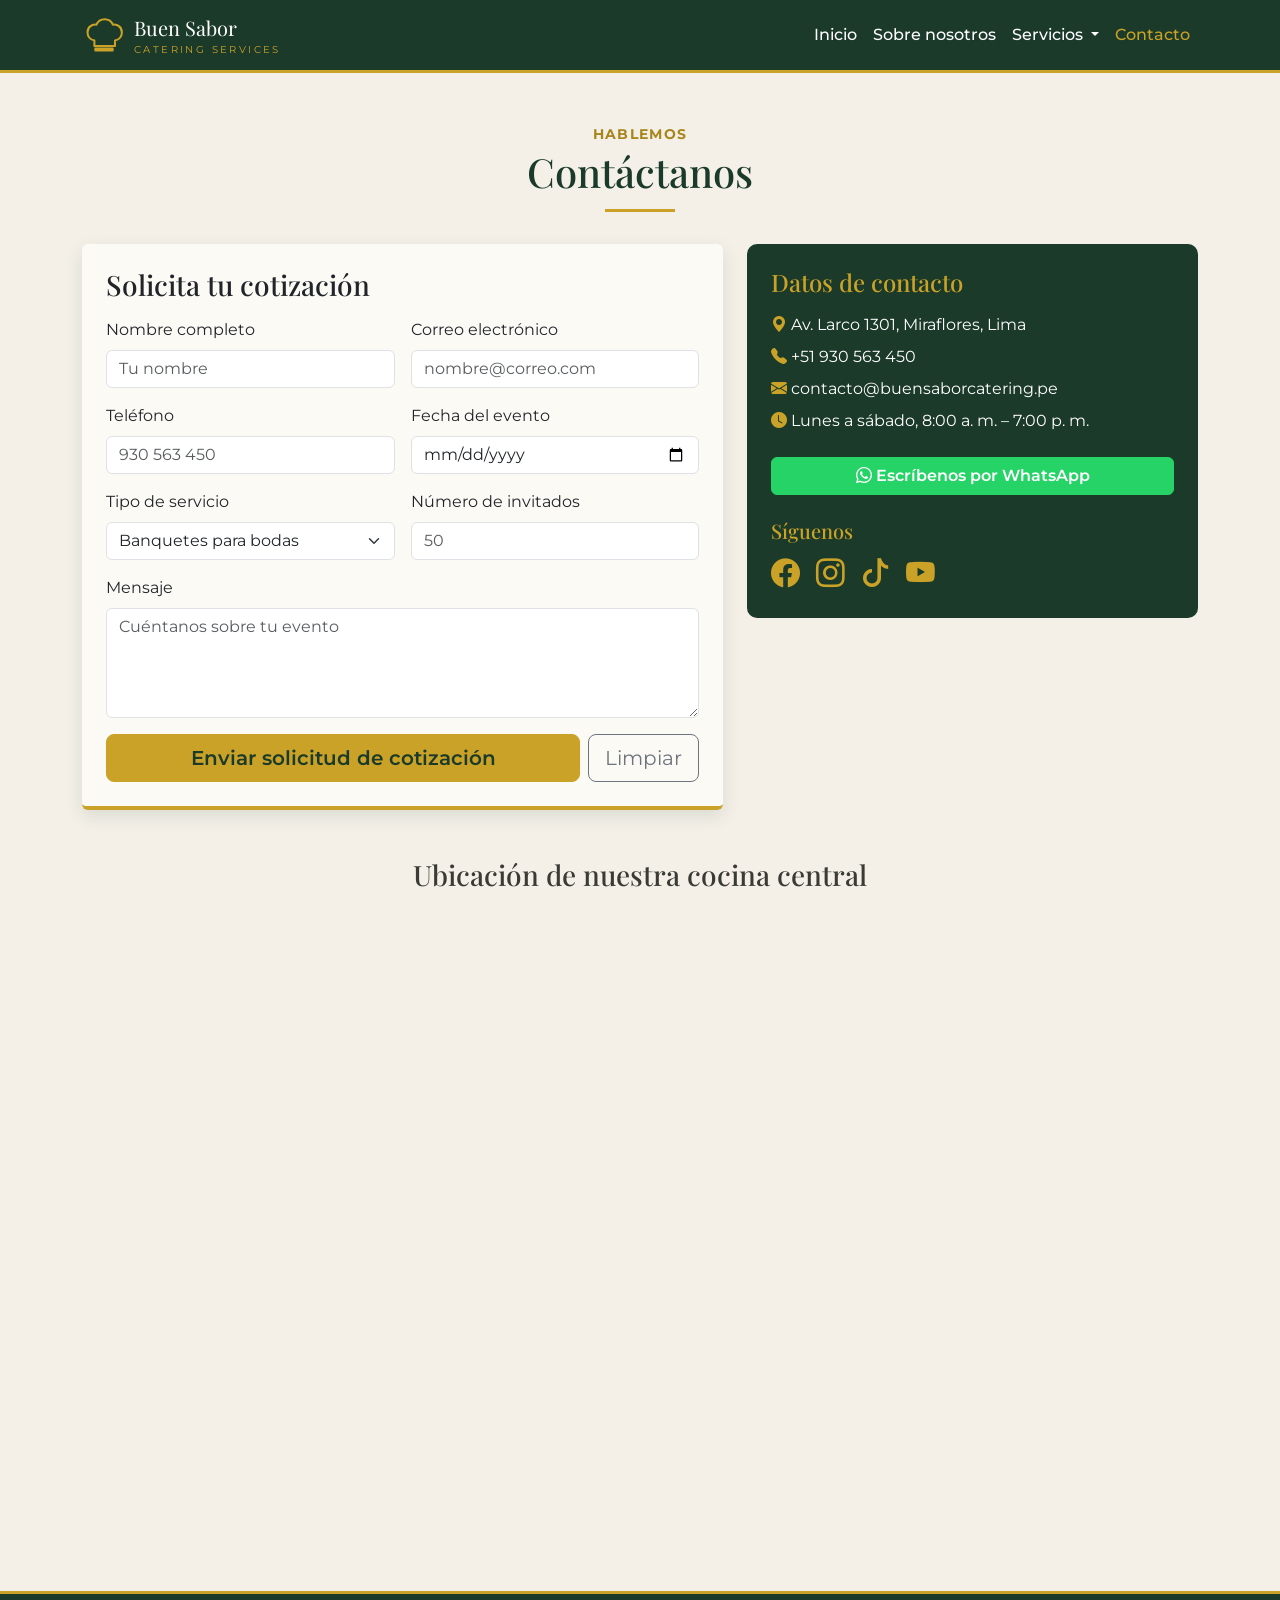
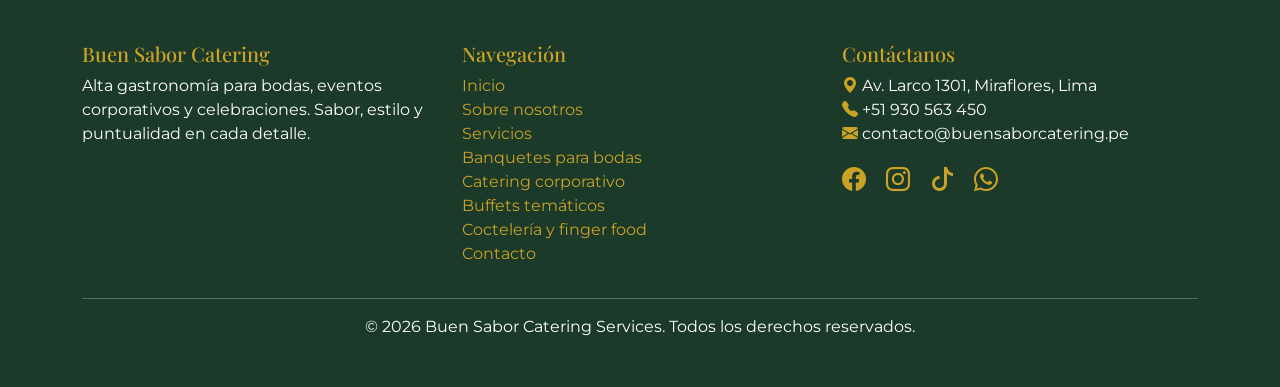
==== contactos.html @ eacddbde "feat: first commit" ====
<!doctype html>
<html lang="es">
  <head>
    <meta charset="utf-8" />
    <meta name="viewport" content="width=device-width, initial-scale=1" />
    <meta
      name="description"
      content="Contáctanos por formulario, WhatsApp o redes sociales. Cotiza tu evento con Buen Sabor Catering."
    />
    <title>Buen Sabor Catering | Contacto</title>
    <!-- bootstrap 5.3 -->
    <link
      href="https://cdn.jsdelivr.net/npm/bootstrap@5.3.8/dist/css/bootstrap.min.css"
      rel="stylesheet"
      integrity="sha384-sRIl4kxILFvY47J16cr9ZwB07vP4J8+LH7qKQnuqkuIAvNWLzeN8tE5YBujZqJLB"
      crossorigin="anonymous"
    />
    <!-- iconos de bootstrap -->
    <link
      rel="stylesheet"
      href="https://cdn.jsdelivr.net/npm/bootstrap-icons@1.13.2/font/bootstrap-icons.min.css"
    />
    <!-- fuentes de google -->
    <link rel="preconnect" href="https://fonts.googleapis.com" />
    <link rel="preconnect" href="https://fonts.gstatic.com" crossorigin />
    <link
      href="https://fonts.googleapis.com/css2?family=Montserrat:wght@400;500;600;700&family=Playfair+Display:wght@600;700&display=swap"
      rel="stylesheet"
    />
    <!-- estilos propios -->
    <link rel="stylesheet" href="css/estilos.css" />
  </head>

  <body>
    <!-- cabecera -->
    <header>
      <nav class="navbar navbar-expand-lg navbar-dark bg-marca fixed-top">
        <div class="container">
          <a
            class="navbar-brand d-flex align-items-center gap-2"
            href="index.html"
          >
            <img
              src="img/logo-gorro.svg"
              alt="Logo de Buen Sabor Catering"
              width="44"
              height="44"
            />
            <span>Buen Sabor<small>Catering Services</small></span>
          </a>
          <button
            class="navbar-toggler"
            type="button"
            data-bs-toggle="collapse"
            data-bs-target="#menuPrincipal"
            aria-controls="menuPrincipal"
            aria-expanded="false"
            aria-label="Mostrar menú"
          >
            <span class="navbar-toggler-icon"></span>
          </button>
          <div class="collapse navbar-collapse" id="menuPrincipal">
            <ul class="navbar-nav ms-auto mb-2 mb-lg-0">
              <li class="nav-item">
                <a class="nav-link" href="index.html">Inicio</a>
              </li>
              <li class="nav-item">
                <a class="nav-link" href="nosotros.html">Sobre nosotros</a>
              </li>
              <li class="nav-item dropdown">
                <a
                  class="nav-link dropdown-toggle"
                  href="#"
                  role="button"
                  data-bs-toggle="dropdown"
                  aria-expanded="false"
                >
                  Servicios
                </a>
                <ul class="dropdown-menu dropdown-menu-lg-end">
                  <li>
                    <a class="dropdown-item" href="servicio-bodas.html"
                      >Banquetes para bodas</a
                    >
                  </li>
                  <li>
                    <a class="dropdown-item" href="servicio-corporativo.html"
                      >Catering corporativo</a
                    >
                  </li>
                  <li>
                    <a class="dropdown-item" href="servicio-buffets.html"
                      >Buffets temáticos</a
                    >
                  </li>
                  <li>
                    <a class="dropdown-item" href="servicio-cocteleria.html"
                      >Coctelería y finger food</a
                    >
                  </li>
                  <li><hr class="dropdown-divider" /></li>
                  <li>
                    <a class="dropdown-item" href="servicios.html"
                      >Ver todos los servicios</a
                    >
                  </li>
                </ul>
              </li>
              <li class="nav-item">
                <a
                  class="nav-link active"
                  aria-current="page"
                  href="contactos.html"
                  >Contacto</a
                >
              </li>
            </ul>
          </div>
        </div>
      </nav>
    </header>

    <main>
      <header class="container text-center pt-5 pb-4">
        <p class="etiqueta-seccion mb-1">Hablemos</p>
        <h1 class="titulo-seccion">Contáctanos</h1>
      </header>

      <section class="container pb-5">
        <div class="row g-4">
          <!-- formulario -->
          <article class="col-12 col-lg-7">
            <div class="card p-3 p-md-4">
              <h2 class="h3 mb-3">Solicita tu cotización</h2>
              <form action="#" method="post">
                <div class="row g-3">
                  <div class="col-12 col-md-6">
                    <label for="nombre" class="form-label"
                      >Nombre completo</label
                    >
                    <input
                      type="text"
                      class="form-control"
                      id="nombre"
                      name="nombre"
                      placeholder="Tu nombre"
                      required
                    />
                  </div>
                  <div class="col-12 col-md-6">
                    <label for="correo" class="form-label"
                      >Correo electrónico</label
                    >
                    <input
                      type="email"
                      class="form-control"
                      id="correo"
                      name="correo"
                      placeholder="nombre@correo.com"
                      required
                    />
                  </div>
                  <div class="col-12 col-md-6">
                    <label for="telefono" class="form-label">Teléfono</label>
                    <input
                      type="tel"
                      class="form-control"
                      id="telefono"
                      name="telefono"
                      placeholder="930 563 450"
                    />
                  </div>
                  <div class="col-12 col-md-6">
                    <label for="fecha" class="form-label"
                      >Fecha del evento</label
                    >
                    <input
                      type="date"
                      class="form-control"
                      id="fecha"
                      name="fecha"
                    />
                  </div>
                  <div class="col-12 col-md-6">
                    <label for="servicio" class="form-label"
                      >Tipo de servicio</label
                    >
                    <select class="form-select" id="servicio" name="servicio">
                      <option value="boda">Banquetes para bodas</option>
                      <option value="corporativo">Catering corporativo</option>
                      <option value="buffet">Buffets temáticos</option>
                      <option value="cocteleria">
                        Coctelería y finger food
                      </option>
                    </select>
                  </div>
                  <div class="col-12 col-md-6">
                    <label for="invitados" class="form-label"
                      >Número de invitados</label
                    >
                    <input
                      type="number"
                      class="form-control"
                      id="invitados"
                      name="invitados"
                      min="10"
                      placeholder="50"
                    />
                  </div>
                  <div class="col-12">
                    <label for="mensaje" class="form-label">Mensaje</label>
                    <textarea
                      class="form-control"
                      id="mensaje"
                      name="mensaje"
                      rows="4"
                      placeholder="Cuéntanos sobre tu evento"
                      required
                    ></textarea>
                  </div>
                  <div class="col-12 d-flex flex-wrap gap-2">
                    <button
                      type="submit"
                      class="btn btn-marca btn-lg flex-grow-1"
                    >
                      Enviar solicitud de cotización
                    </button>
                    <button
                      type="reset"
                      class="btn btn-outline-secondary btn-lg"
                    >
                      Limpiar
                    </button>
                  </div>
                </div>
              </form>
            </div>
          </article>

          <!-- datos, whatsapp y redes -->
          <aside class="col-12 col-lg-5">
            <div class="caja-contacto p-4 mb-4">
              <h3 class="h4 mb-3">Datos de contacto</h3>
              <ul class="list-unstyled mb-4">
                <li class="mb-2">
                  <i class="bi bi-geo-alt-fill texto-dorado"></i> Av. Larco
                  1301, Miraflores, Lima
                </li>
                <li class="mb-2">
                  <i class="bi bi-telephone-fill texto-dorado"></i> +51 930 563
                  450
                </li>
                <li class="mb-2">
                  <i class="bi bi-envelope-fill texto-dorado"></i>
                  contacto@buensaborcatering.pe
                </li>
                <li>
                  <i class="bi bi-clock-fill texto-dorado"></i> Lunes a sábado,
                  8:00 a. m. – 7:00 p. m.
                </li>
              </ul>
              <a
                href="https://wa.me/51930563450?text=Hola%20Buen%20Sabor%20Catering%2C%20quisiera%20cotizar%20un%20evento"
                target="_blank"
                class="btn boton-whatsapp w-100 mb-4"
                ><i class="bi bi-whatsapp"></i> Escríbenos por WhatsApp</a
              >
              <h4 class="h5">Síguenos</h4>
              <div class="d-flex gap-3">
                <a
                  class="icono-red"
                  href="https://www.facebook.com"
                  target="_blank"
                  aria-label="Facebook"
                  ><i class="bi bi-facebook"></i
                ></a>
                <a
                  class="icono-red"
                  href="https://www.instagram.com"
                  target="_blank"
                  aria-label="Instagram"
                  ><i class="bi bi-instagram"></i
                ></a>
                <a
                  class="icono-red"
                  href="https://www.tiktok.com"
                  target="_blank"
                  aria-label="TikTok"
                  ><i class="bi bi-tiktok"></i
                ></a>
                <a
                  class="icono-red"
                  href="https://www.youtube.com"
                  target="_blank"
                  aria-label="YouTube"
                  ><i class="bi bi-youtube"></i
                ></a>
              </div>
            </div>
          </aside>
        </div>
      </section>

      <!-- mapa -->
      <section class="container pb-5">
        <h2 class="h3 text-center mb-4">Ubicación de nuestra cocina central</h2>
        <div class="ratio ratio-16x9">
          <iframe
            src="https://www.google.com/maps?q=Av.+Larco+1301,+Miraflores,+Lima&amp;output=embed"
            title="Mapa de ubicación de Buen Sabor Catering"
            style="border: 0"
            allowfullscreen
            loading="lazy"
          ></iframe>
        </div>
      </section>
    </main>

    <!-- pie de página -->
    <footer class="py-5">
      <div class="container">
        <div class="row g-4">
          <section class="col-12 col-md-4">
            <h5>Buen Sabor Catering</h5>
            <p>
              Alta gastronomía para bodas, eventos corporativos y celebraciones.
              Sabor, estilo y puntualidad en cada detalle.
            </p>
          </section>
          <section class="col-6 col-md-4">
            <h5>Navegación</h5>
            <ul class="list-unstyled">
              <li><a href="index.html">Inicio</a></li>
              <li><a href="nosotros.html">Sobre nosotros</a></li>
              <li><a href="servicios.html">Servicios</a></li>
              <li><a href="servicio-bodas.html">Banquetes para bodas</a></li>
              <li>
                <a href="servicio-corporativo.html">Catering corporativo</a>
              </li>
              <li><a href="servicio-buffets.html">Buffets temáticos</a></li>
              <li>
                <a href="servicio-cocteleria.html">Coctelería y finger food</a>
              </li>
              <li><a href="contactos.html">Contacto</a></li>
            </ul>
          </section>
          <section class="col-12 col-md-4">
            <h5>Contáctanos</h5>
            <ul class="list-unstyled text-break">
              <li>
                <i class="bi bi-geo-alt-fill texto-dorado"></i> Av. Larco 1301,
                Miraflores, Lima
              </li>
              <li>
                <i class="bi bi-telephone-fill texto-dorado"></i> +51 930 563
                450
              </li>
              <li>
                <i class="bi bi-envelope-fill texto-dorado"></i>
                contacto@buensaborcatering.pe
              </li>
            </ul>
            <a
              class="me-3"
              href="https://www.facebook.com"
              target="_blank"
              aria-label="Facebook"
              ><i class="bi bi-facebook fs-4"></i
            ></a>
            <a
              class="me-3"
              href="https://www.instagram.com"
              target="_blank"
              aria-label="Instagram"
              ><i class="bi bi-instagram fs-4"></i
            ></a>
            <a
              class="me-3"
              href="https://www.tiktok.com"
              target="_blank"
              aria-label="TikTok"
              ><i class="bi bi-tiktok fs-4"></i
            ></a>
            <a
              href="https://wa.me/51930563450?text=Hola%20Buen%20Sabor%20Catering%2C%20quisiera%20cotizar%20un%20evento"
              target="_blank"
              aria-label="WhatsApp"
              ><i class="bi bi-whatsapp fs-4"></i
            ></a>
          </section>
        </div>
        <hr />
        <p class="text-center mb-0">
          © 2026 Buen Sabor Catering Services. Todos los derechos reservados.
        </p>
      </div>
    </footer>

    <!-- script JS de bootstrap -->
    <script
      src="https://cdn.jsdelivr.net/npm/bootstrap@5.3.8/dist/js/bootstrap.bundle.min.js"
      integrity="sha384-FKyoEForCGlyvwx9Hj09JcYn3nv7wiPVlz7YYwJrWVcXK/BmnVDxM+D2scQbITxI"
      crossorigin="anonymous"
    ></script>
  </body>
</html>
---- css/estilos.css ----
/*ESTILOS GENERALES */
:root {
  --color-marca-1: #1b3a2a; /* verde bosque */
  --color-marca-2: #c9a227; /* dorado antiguo */
  --color-marca-1-claro: #2a5740;
  --color-marca-2-oscuro: #a8861c;
  --color-fondo: #f4f0e8; /* crema */
  --color-texto: #3b3b36;
}

body {
  font-family: "Montserrat", sans-serif;
  background-color: var(--color-fondo);
  color: var(--color-texto);
  padding-top: 76px; /* espacio para la barra fija */
}

h1,
h2,
h3,
h4,
h5,
.navbar-brand {
  font-family: "Playfair Display", serif;
  color: var(--color-marca-1);
}

/*colores de marca*/
.bg-marca {
  background-color: var(--color-marca-1);
}

.bg-marca-claro {
  background-color: var(--color-marca-1-claro);
}

.texto-dorado {
  color: var(--color-marca-2);
}

.texto-marca {
  color: var(--color-marca-1);
}

.btn-marca {
  background-color: var(--color-marca-2);
  border-color: var(--color-marca-2);
  color: var(--color-marca-1);
  font-weight: 600;
}

.btn-marca:hover {
  background-color: var(--color-marca-2-oscuro);
  border-color: var(--color-marca-2-oscuro);
  color: var(--color-marca-1);
}

.btn-marca-borde {
  background-color: transparent;
  border: 2px solid var(--color-marca-2);
  color: var(--color-marca-2);
  font-weight: 600;
}

.btn-marca-borde:hover {
  background-color: var(--color-marca-2);
  color: var(--color-marca-1);
}

/*cabecera y menu*/
.navbar {
  border-bottom: 3px solid var(--color-marca-2);
}

.navbar-brand small {
  display: block;
  font-family: "Montserrat", sans-serif;
  font-size: 0.6rem;
  letter-spacing: 0.25em;
  text-transform: uppercase;
  color: var(--color-marca-2);
}

.navbar-brand {
  color: #fff;
}

.navbar-dark .navbar-nav .nav-link {
  color: #fff;
  font-weight: 500;
}

.navbar-dark .navbar-nav .nav-link:hover,
.navbar-dark .navbar-nav .nav-link.active {
  color: var(--color-marca-2);
}

/*titulos de seccion*/
.etiqueta-seccion {
  color: var(--color-marca-2-oscuro);
  font-weight: 700;
  letter-spacing: 0.1em;
  text-transform: uppercase;
  font-size: 0.85rem;
}

.titulo-seccion::after {
  content: "";
  display: block;
  width: 70px;
  height: 3px;
  margin: 0.8rem auto 0;
  background-color: var(--color-marca-2);
}

/*tarjetas*/
.card {
  background-color: #fcfaf5;
  border: 0;
  border-bottom: 4px solid var(--color-marca-2);
  box-shadow: 0 6px 18px rgba(27, 58, 42, 0.12);
}

.icono-circulo {
  display: inline-flex;
  align-items: center;
  justify-content: center;
  width: 64px;
  height: 64px;
  border-radius: 50%;
  background-color: var(--color-marca-1);
  border: 2px solid var(--color-marca-2);
  color: var(--color-marca-2);
  font-size: 1.8rem;
}

/*pie de pagina*/
footer {
  background-color: var(--color-marca-1);
  color: #fff;
  border-top: 3px solid var(--color-marca-2);
}

footer a {
  color: var(--color-marca-2);
  text-decoration: none;
}

footer a:hover {
  color: #fff;
}

footer h5 {
  color: var(--color-marca-2);
}

/*ESTILOS ESPECIFICOS PAGINA: INICIO */
.carousel-item img {
  height: 75vh;
  object-fit: cover;
}

.tarjeta-hero {
  background-color: rgba(27, 58, 42, 0.85);
  border-left: 5px solid var(--color-marca-2);
  border-radius: 8px;
  text-align: left;
}

.tarjeta-hero h2 {
  color: #fff;
}

.insignia-marca {
  background-color: var(--color-marca-2);
  color: var(--color-marca-1);
  font-weight: 700;
  letter-spacing: 0.05em;
  text-transform: uppercase;
}

.franja-frase {
  background-color: var(--color-marca-1);
  color: #fff;
}

.franja-frase h2 {
  color: #fff;
}

.galeria img {
  height: 220px;
  object-fit: cover;
  width: 100%;
  border-radius: 8px;
}

/*ESTILOS ESPECIFICOS PAGINA: NOSOTROS */
.foto-borde {
  border: 3px solid var(--color-marca-2);
  border-radius: 10px;
  box-shadow: 0 8px 22px rgba(27, 58, 42, 0.2);
}

.foto-fundador {
  height: 420px;
  object-fit: cover;
  object-position: top;
}

/*ESTILOS ESPECIFICOS PAGINA: SERVICIOS */
.card-servicio img {
  height: 200px;
  object-fit: cover;
}

/*ESTILOS ESPECIFICOS PAGINA: DETALLE */
.precio {
  font-family: "Playfair Display", serif;
  font-size: 2.5rem;
  color: var(--color-marca-1);
}

.lista-iconos li {
  margin-bottom: 0.6rem;
}

/*ESTILOS ESPECIFICOS PAGINA: CONTACTOS */
.caja-contacto {
  background-color: var(--color-marca-1);
  color: #fff;
  border-radius: 10px;
}

.caja-contacto h3,
.caja-contacto h4 {
  color: var(--color-marca-2);
}

.icono-red {
  font-size: 1.8rem;
  color: var(--color-marca-2);
}

.icono-red:hover {
  color: #fff;
}

.boton-whatsapp {
  background-color: #25d366;
  border-color: #25d366;
  color: #fff;
  font-weight: 600;
}

.boton-whatsapp:hover {
  background-color: #1ebe5a;
  color: #fff;
}

.pos-fernando {
  object-position: 50% 30%;
}

.pos-juan {
  object-position: 50% 28%;
}
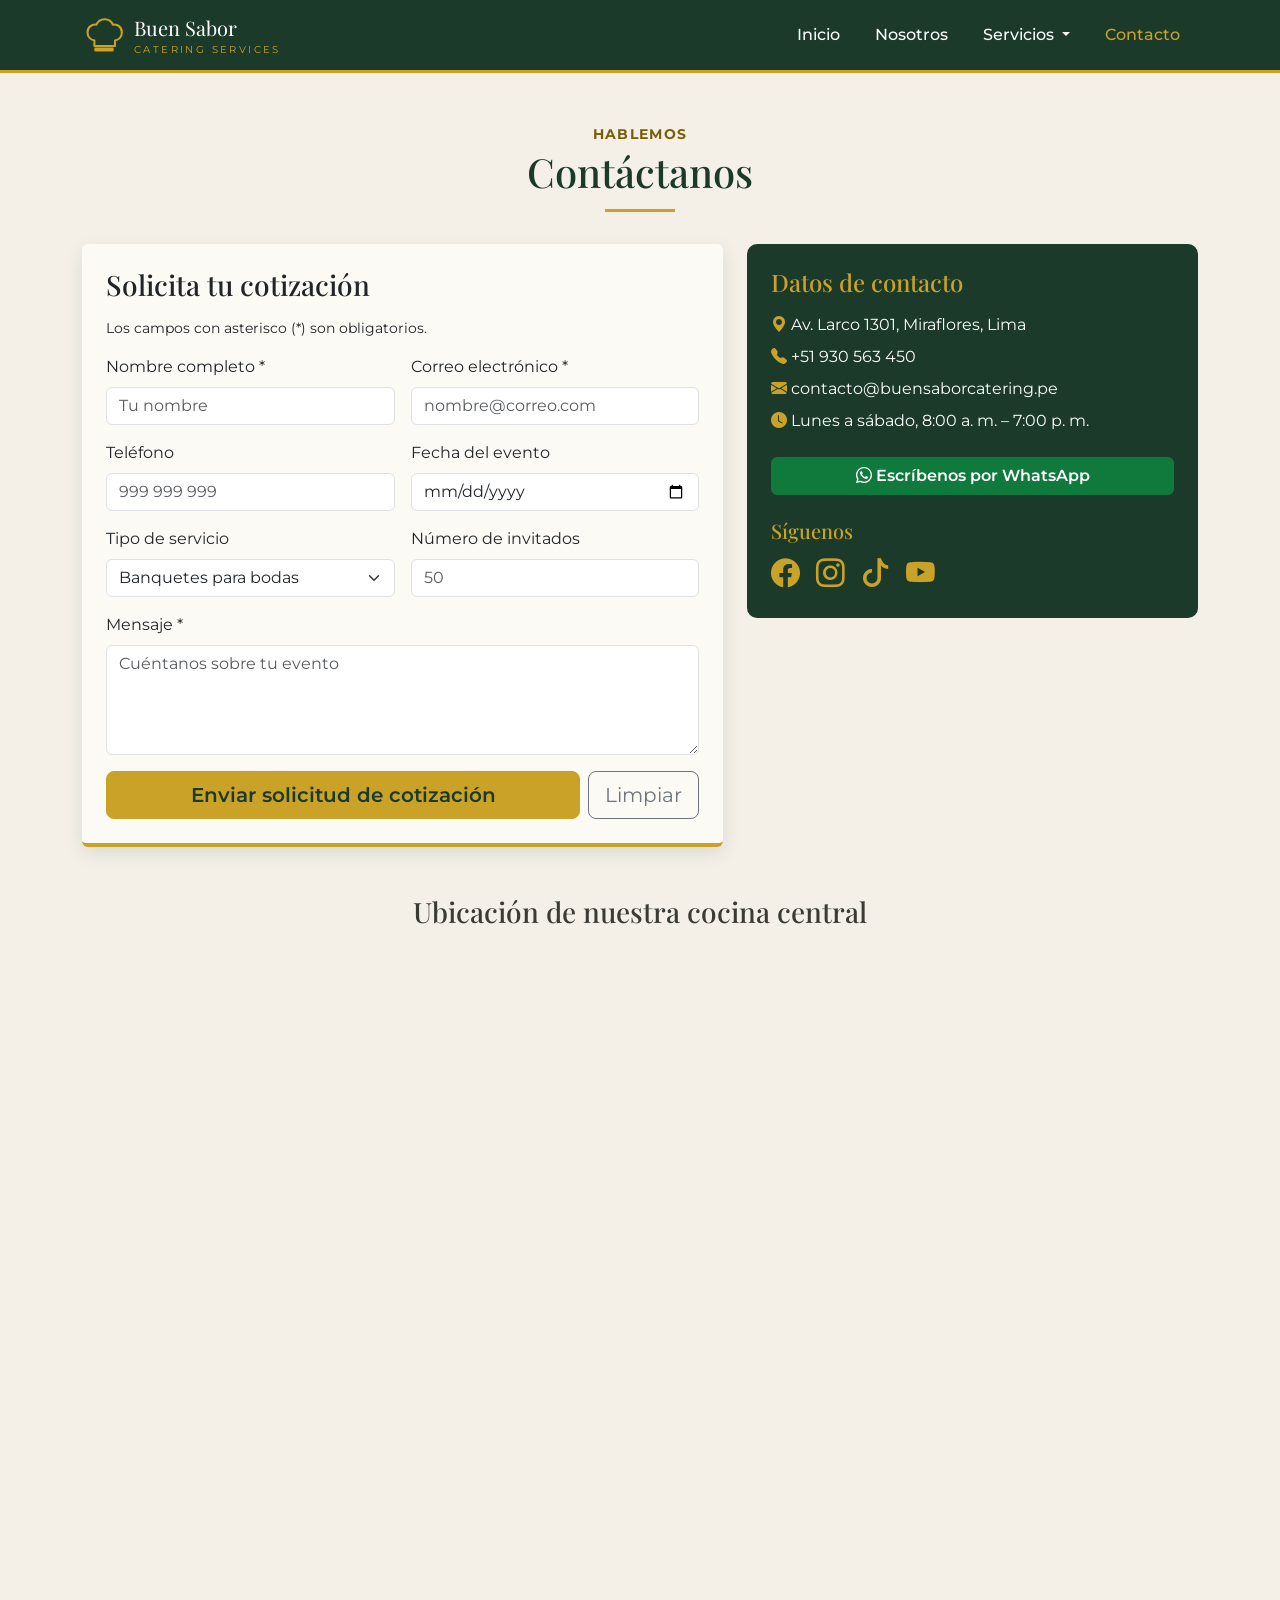
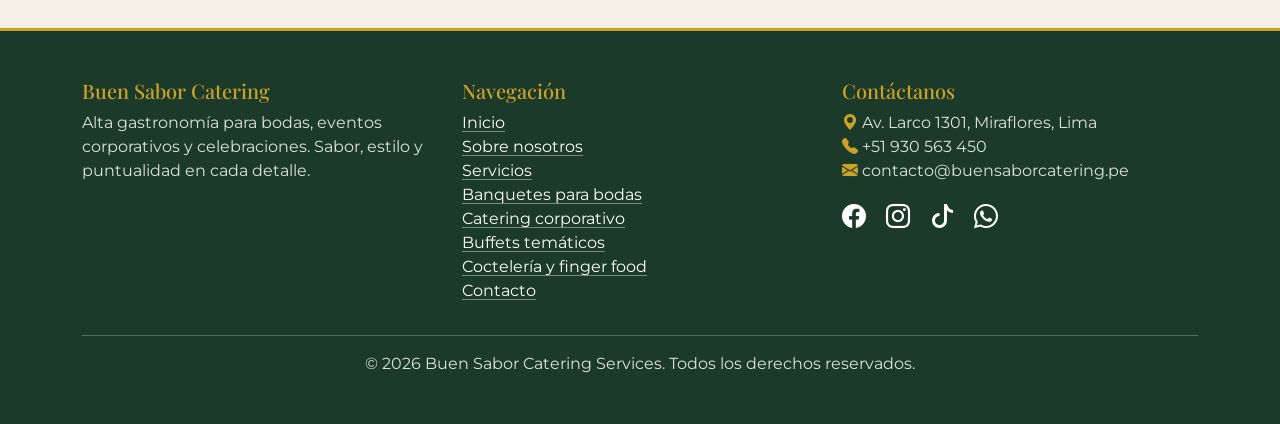
==== commit 1fe295d6: "refactor: optimize code" ====
--- a/contactos.html
+++ b/contactos.html
@@ -32,6 +32,9 @@
   </head>
 
   <body>
+    <a class="saltar-contenido visually-hidden-focusable" href="#contenido"
+      >Saltar al contenido</a
+    >
     <!-- cabecera -->
     <header>
       <nav class="navbar navbar-expand-lg navbar-dark bg-marca fixed-top">
@@ -65,7 +68,7 @@
                 <a class="nav-link" href="index.html">Inicio</a>
               </li>
               <li class="nav-item">
-                <a class="nav-link" href="nosotros.html">Sobre nosotros</a>
+                <a class="nav-link" href="nosotros.html">Nosotros</a>
               </li>
               <li class="nav-item dropdown">
                 <a
@@ -120,11 +123,11 @@
       </nav>
     </header>
 
-    <main>
-      <header class="container text-center pt-5 pb-4">
+    <main id="contenido">
+      <div class="container text-center pt-5 pb-4">
         <p class="etiqueta-seccion mb-1">Hablemos</p>
         <h1 class="titulo-seccion">Contáctanos</h1>
-      </header>
+      </div>
 
       <section class="container pb-5">
         <div class="row g-4">
@@ -132,30 +135,33 @@
           <article class="col-12 col-lg-7">
             <div class="card p-3 p-md-4">
               <h2 class="h3 mb-3">Solicita tu cotización</h2>
-              <form action="#" method="post">
+              <p class="small">Los campos con asterisco (*) son obligatorios.</p>
+              <form action="gracias.html" method="get">
                 <div class="row g-3">
                   <div class="col-12 col-md-6">
                     <label for="nombre" class="form-label"
-                      >Nombre completo</label
+                      >Nombre completo <span aria-hidden="true">*</span></label
                     >
                     <input
                       type="text"
                       class="form-control"
                       id="nombre"
                       name="nombre"
+                      autocomplete="name"
                       placeholder="Tu nombre"
                       required
                     />
                   </div>
                   <div class="col-12 col-md-6">
                     <label for="correo" class="form-label"
-                      >Correo electrónico</label
+                      >Correo electrónico <span aria-hidden="true">*</span></label
                     >
                     <input
                       type="email"
                       class="form-control"
                       id="correo"
                       name="correo"
+                      autocomplete="email"
                       placeholder="nombre@correo.com"
                       required
                     />
@@ -167,7 +173,8 @@
                       class="form-control"
                       id="telefono"
                       name="telefono"
-                      placeholder="930 563 450"
+                      autocomplete="tel"
+                      placeholder="999 999 999"
                     />
                   </div>
                   <div class="col-12 col-md-6">
@@ -208,7 +215,7 @@
                     />
                   </div>
                   <div class="col-12">
-                    <label for="mensaje" class="form-label">Mensaje</label>
+                    <label for="mensaje" class="form-label">Mensaje <span aria-hidden="true">*</span></label>
                     <textarea
                       class="form-control"
                       id="mensaje"
@@ -243,57 +250,57 @@
               <h3 class="h4 mb-3">Datos de contacto</h3>
               <ul class="list-unstyled mb-4">
                 <li class="mb-2">
-                  <i class="bi bi-geo-alt-fill texto-dorado"></i> Av. Larco
+                  <i class="bi bi-geo-alt-fill texto-dorado" aria-hidden="true"></i> Av. Larco
                   1301, Miraflores, Lima
                 </li>
                 <li class="mb-2">
-                  <i class="bi bi-telephone-fill texto-dorado"></i> +51 930 563
+                  <i class="bi bi-telephone-fill texto-dorado" aria-hidden="true"></i> +51 930 563
                   450
                 </li>
                 <li class="mb-2">
-                  <i class="bi bi-envelope-fill texto-dorado"></i>
+                  <i class="bi bi-envelope-fill texto-dorado" aria-hidden="true"></i>
                   contacto@buensaborcatering.pe
                 </li>
                 <li>
-                  <i class="bi bi-clock-fill texto-dorado"></i> Lunes a sábado,
+                  <i class="bi bi-clock-fill texto-dorado" aria-hidden="true"></i> Lunes a sábado,
                   8:00 a. m. – 7:00 p. m.
                 </li>
               </ul>
               <a
                 href="https://wa.me/51930563450?text=Hola%20Buen%20Sabor%20Catering%2C%20quisiera%20cotizar%20un%20evento"
-                target="_blank"
+                target="_blank" rel="noopener noreferrer"
                 class="btn boton-whatsapp w-100 mb-4"
-                ><i class="bi bi-whatsapp"></i> Escríbenos por WhatsApp</a
+                ><i class="bi bi-whatsapp" aria-hidden="true"></i> Escríbenos por WhatsApp <span class="visually-hidden">(se abre en otra pestaña)</span></a
               >
               <h4 class="h5">Síguenos</h4>
               <div class="d-flex gap-3">
                 <a
                   class="icono-red"
                   href="https://www.facebook.com"
-                  target="_blank"
-                  aria-label="Facebook"
-                  ><i class="bi bi-facebook"></i
+                  target="_blank" rel="noopener noreferrer"
+                  aria-label="Facebook (se abre en otra pestaña)"
+                  ><i class="bi bi-facebook" aria-hidden="true"></i
                 ></a>
                 <a
                   class="icono-red"
                   href="https://www.instagram.com"
-                  target="_blank"
-                  aria-label="Instagram"
-                  ><i class="bi bi-instagram"></i
+                  target="_blank" rel="noopener noreferrer"
+                  aria-label="Instagram (se abre en otra pestaña)"
+                  ><i class="bi bi-instagram" aria-hidden="true"></i
                 ></a>
                 <a
                   class="icono-red"
                   href="https://www.tiktok.com"
-                  target="_blank"
-                  aria-label="TikTok"
-                  ><i class="bi bi-tiktok"></i
+                  target="_blank" rel="noopener noreferrer"
+                  aria-label="TikTok (se abre en otra pestaña)"
+                  ><i class="bi bi-tiktok" aria-hidden="true"></i
                 ></a>
                 <a
                   class="icono-red"
                   href="https://www.youtube.com"
-                  target="_blank"
-                  aria-label="YouTube"
-                  ><i class="bi bi-youtube"></i
+                  target="_blank" rel="noopener noreferrer"
+                  aria-label="YouTube (se abre en otra pestaña)"
+                  ><i class="bi bi-youtube" aria-hidden="true"></i
                 ></a>
               </div>
             </div>
@@ -308,7 +315,6 @@
           <iframe
             src="https://www.google.com/maps?q=Av.+Larco+1301,+Miraflores,+Lima&amp;output=embed"
             title="Mapa de ubicación de Buen Sabor Catering"
-            style="border: 0"
             allowfullscreen
             loading="lazy"
           ></iframe>
@@ -348,44 +354,44 @@
             <h5>Contáctanos</h5>
             <ul class="list-unstyled text-break">
               <li>
-                <i class="bi bi-geo-alt-fill texto-dorado"></i> Av. Larco 1301,
+                <i class="bi bi-geo-alt-fill texto-dorado" aria-hidden="true"></i> Av. Larco 1301,
                 Miraflores, Lima
               </li>
               <li>
-                <i class="bi bi-telephone-fill texto-dorado"></i> +51 930 563
+                <i class="bi bi-telephone-fill texto-dorado" aria-hidden="true"></i> +51 930 563
                 450
               </li>
               <li>
-                <i class="bi bi-envelope-fill texto-dorado"></i>
+                <i class="bi bi-envelope-fill texto-dorado" aria-hidden="true"></i>
                 contacto@buensaborcatering.pe
               </li>
             </ul>
             <a
               class="me-3"
               href="https://www.facebook.com"
-              target="_blank"
-              aria-label="Facebook"
-              ><i class="bi bi-facebook fs-4"></i
+              target="_blank" rel="noopener noreferrer"
+              aria-label="Facebook (se abre en otra pestaña)"
+              ><i class="bi bi-facebook fs-4" aria-hidden="true"></i
             ></a>
             <a
               class="me-3"
               href="https://www.instagram.com"
-              target="_blank"
-              aria-label="Instagram"
-              ><i class="bi bi-instagram fs-4"></i
+              target="_blank" rel="noopener noreferrer"
+              aria-label="Instagram (se abre en otra pestaña)"
+              ><i class="bi bi-instagram fs-4" aria-hidden="true"></i
             ></a>
             <a
               class="me-3"
               href="https://www.tiktok.com"
-              target="_blank"
-              aria-label="TikTok"
-              ><i class="bi bi-tiktok fs-4"></i
+              target="_blank" rel="noopener noreferrer"
+              aria-label="TikTok (se abre en otra pestaña)"
+              ><i class="bi bi-tiktok fs-4" aria-hidden="true"></i
             ></a>
             <a
               href="https://wa.me/51930563450?text=Hola%20Buen%20Sabor%20Catering%2C%20quisiera%20cotizar%20un%20evento"
-              target="_blank"
-              aria-label="WhatsApp"
-              ><i class="bi bi-whatsapp fs-4"></i
+              target="_blank" rel="noopener noreferrer"
+              aria-label="WhatsApp (se abre en otra pestaña)"
+              ><i class="bi bi-whatsapp fs-4" aria-hidden="true"></i
             ></a>
           </section>
         </div>
--- a/css/estilos.css
+++ b/css/estilos.css
@@ -4,6 +4,10 @@
   --color-marca-2: #c9a227; /* dorado antiguo */
   --color-marca-1-claro: #2a5740;
   --color-marca-2-oscuro: #a8861c;
+  --color-marca-2-hover: #d8b43a; /* hover de botones dorados */
+  --color-marca-2-texto: #7a5f0a; /* dorado legible sobre fondos claros (5.3:1) */
+  --color-whatsapp: #0f7a3b; /* blanco sobre este verde: 5.4:1 */
+  --color-whatsapp-hover: #0b6330;
   --color-fondo: #f4f0e8; /* crema */
   --color-texto: #3b3b36;
 }
@@ -30,16 +34,41 @@
   background-color: var(--color-marca-1);
 }
 
-.bg-marca-claro {
-  background-color: var(--color-marca-1-claro);
-}
-
 .texto-dorado {
   color: var(--color-marca-2);
 }
 
-.texto-marca {
-  color: var(--color-marca-1);
+/*accesibilidad: enlace para saltar el menu*/
+.saltar-contenido {
+  position: fixed;
+  top: 0.5rem;
+  left: 0.5rem;
+  z-index: 2000;
+  padding: 0.6rem 1rem;
+  background-color: var(--color-marca-2);
+  color: var(--color-marca-1);
+  font-weight: 700;
+  border-radius: 6px;
+}
+
+/*accesibilidad: foco visible con teclado*/
+a:focus-visible,
+button:focus-visible,
+.form-control:focus-visible,
+.form-select:focus-visible,
+video:focus-visible {
+  outline: 3px solid var(--color-marca-2);
+  outline-offset: 3px;
+}
+
+footer a:focus-visible,
+.navbar a:focus-visible,
+.navbar-toggler:focus-visible,
+.caja-contacto a:focus-visible,
+.franja-frase a:focus-visible,
+.carousel a:focus-visible,
+.carousel button:focus-visible {
+  outline-color: #fff;
 }
 
 .btn-marca {
@@ -50,11 +79,25 @@
 }
 
 .btn-marca:hover {
-  background-color: var(--color-marca-2-oscuro);
-  border-color: var(--color-marca-2-oscuro);
-  color: var(--color-marca-1);
-}
-
+  background-color: var(--color-marca-2-hover);
+  border-color: var(--color-marca-2-hover);
+  color: var(--color-marca-1);
+}
+
+/*boton con borde para fondos CLAROS (verde sobre crema: 11:1)*/
+.btn-verde-borde {
+  background-color: transparent;
+  border: 2px solid var(--color-marca-1);
+  color: var(--color-marca-1);
+  font-weight: 600;
+}
+
+.btn-verde-borde:hover {
+  background-color: var(--color-marca-1);
+  color: #fff;
+}
+
+/*boton con borde para fondos OSCUROS (dorado sobre verde: 5.2:1)*/
 .btn-marca-borde {
   background-color: transparent;
   border: 2px solid var(--color-marca-2);
@@ -90,6 +133,13 @@
   font-weight: 500;
 }
 
+/*mas espacio entre las opciones del menu (solo en escritorio)*/
+@media (min-width: 992px) {
+  .navbar-nav {
+    --bs-navbar-nav-link-padding-x: 1.1rem;
+  }
+}
+
 .navbar-dark .navbar-nav .nav-link:hover,
 .navbar-dark .navbar-nav .nav-link.active {
   color: var(--color-marca-2);
@@ -97,7 +147,7 @@
 
 /*titulos de seccion*/
 .etiqueta-seccion {
-  color: var(--color-marca-2-oscuro);
+  color: var(--color-marca-2-texto);
   font-weight: 700;
   letter-spacing: 0.1em;
   text-transform: uppercase;
@@ -141,22 +191,38 @@
   border-top: 3px solid var(--color-marca-2);
 }
 
+/*jerarquia: titulos e iconos en dorado; texto y enlaces en blanco*/
+footer p,
+footer li {
+  color: rgba(255, 255, 255, 0.85);
+}
+
 footer a {
-  color: var(--color-marca-2);
+  color: #fff;
+  text-decoration: underline;
+  text-underline-offset: 3px;
+  text-decoration-color: rgba(255, 255, 255, 0.4);
+}
+
+footer a:hover {
+  color: var(--color-marca-2);
+  text-decoration-color: var(--color-marca-2);
+}
+
+footer h5 {
+  color: var(--color-marca-2);
+}
+
+/*enlaces que son solo un icono (redes): sin subrayado*/
+footer a[aria-label] {
   text-decoration: none;
-}
-
-footer a:hover {
-  color: #fff;
-}
-
-footer h5 {
-  color: var(--color-marca-2);
 }
 
 /*ESTILOS ESPECIFICOS PAGINA: INICIO */
 .carousel-item img {
   height: 75vh;
+  min-height: 460px;
+  max-height: 720px;
   object-fit: cover;
 }
 
@@ -203,7 +269,7 @@
 }
 
 .foto-fundador {
-  height: 420px;
+  height: clamp(300px, 70vw, 420px);
   object-fit: cover;
   object-position: top;
 }
@@ -247,15 +313,21 @@
 }
 
 .boton-whatsapp {
-  background-color: #25d366;
-  border-color: #25d366;
+  background-color: var(--color-whatsapp);
+  border-color: var(--color-whatsapp);
   color: #fff;
   font-weight: 600;
 }
 
 .boton-whatsapp:hover {
-  background-color: #1ebe5a;
-  color: #fff;
+  background-color: var(--color-whatsapp-hover);
+  border-color: var(--color-whatsapp-hover);
+  color: #fff;
+}
+
+/*mapa y videos incrustados*/
+.ratio iframe {
+  border: 0;
 }
 
 .pos-fernando {
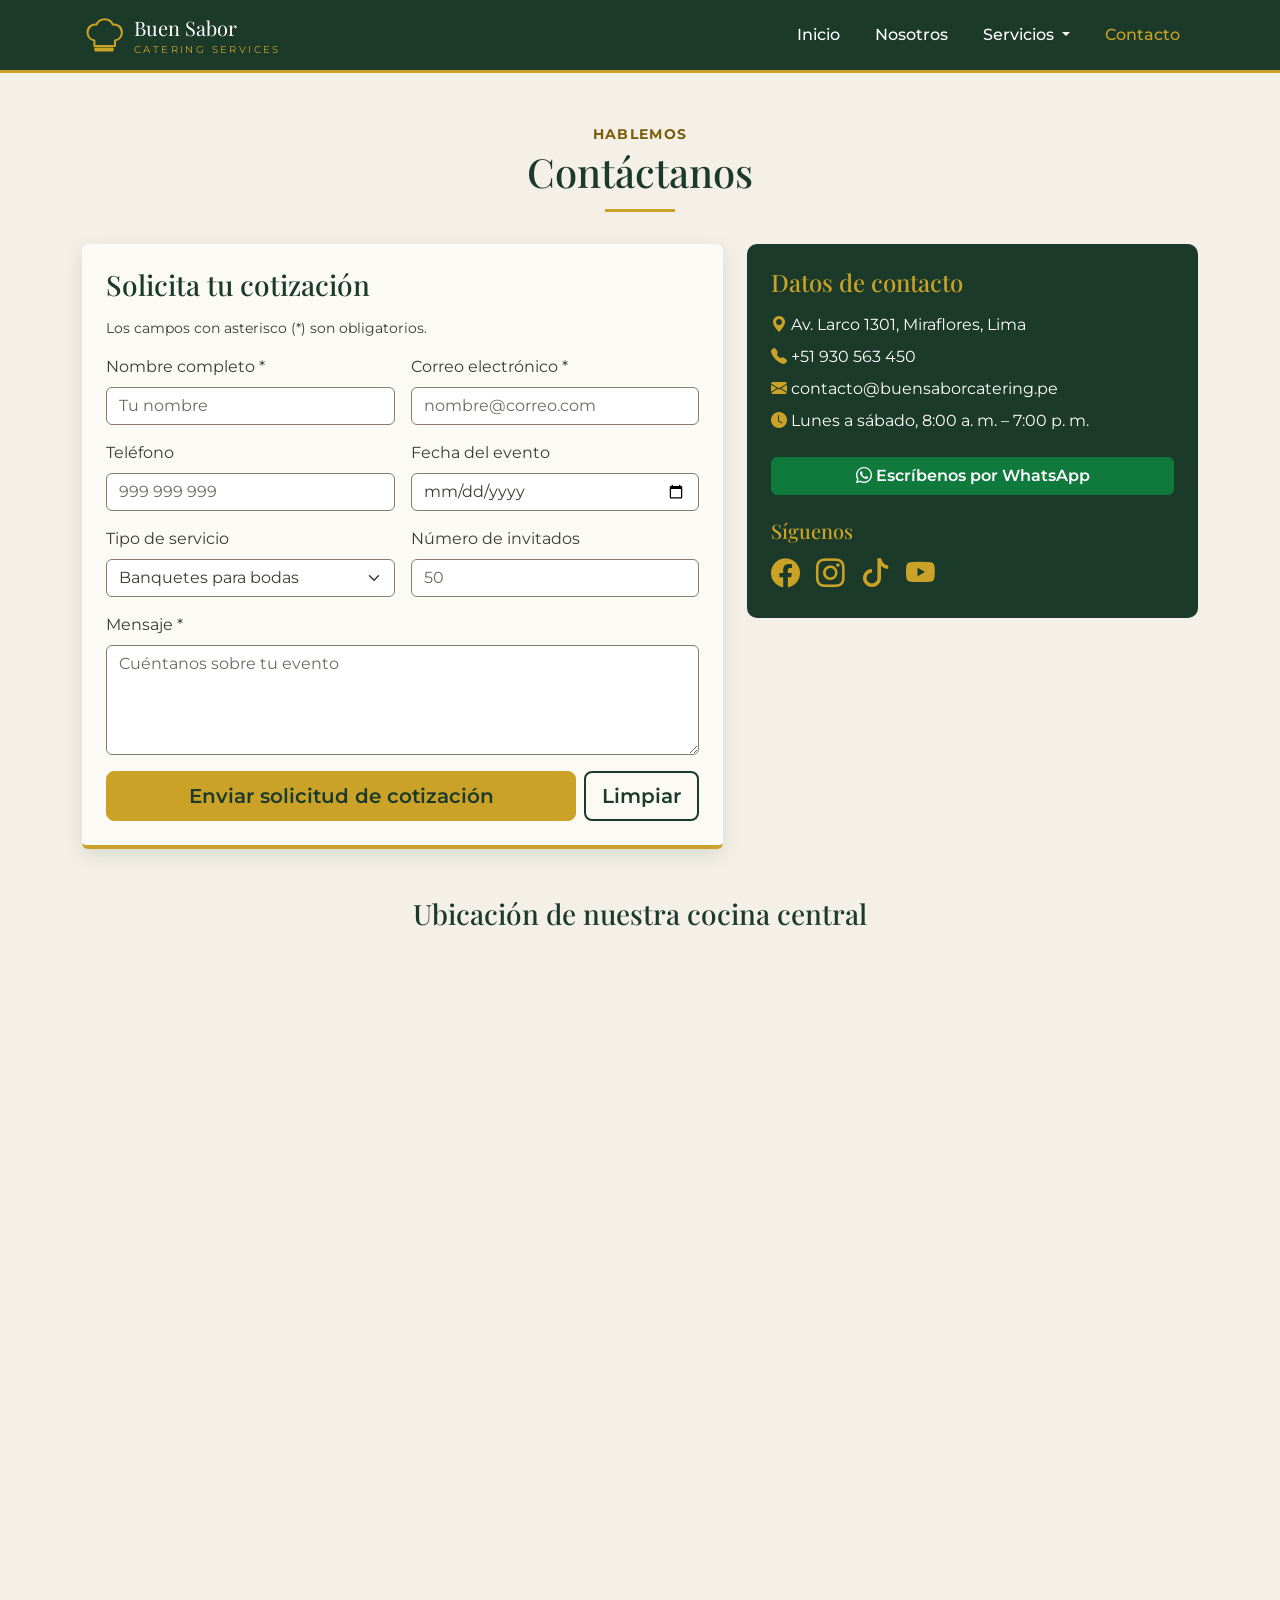
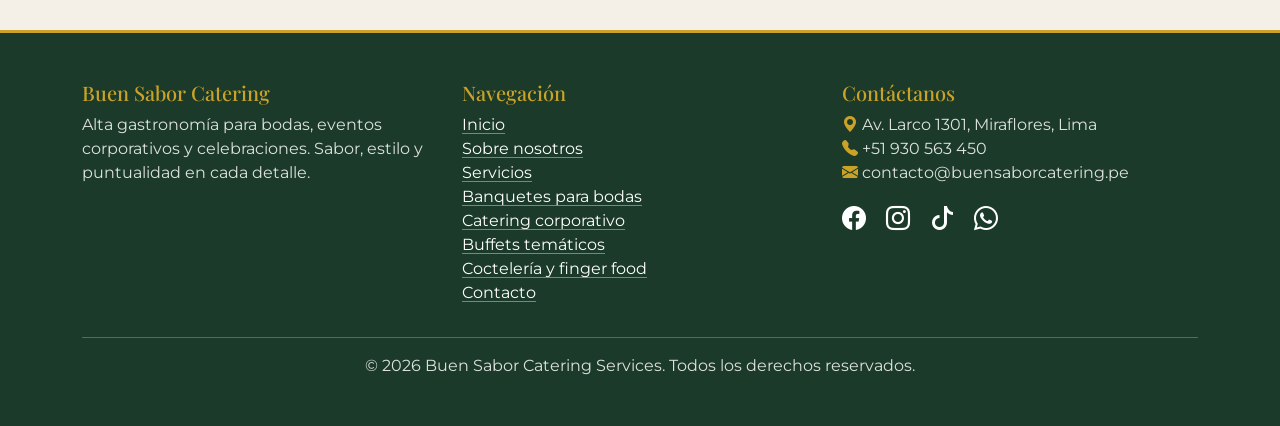
==== commit 4d372cee: "feat: add pdro dev" ====
--- a/contactos.html
+++ b/contactos.html
@@ -3,6 +3,7 @@
   <head>
     <meta charset="utf-8" />
     <meta name="viewport" content="width=device-width, initial-scale=1" />
+    <meta name="color-scheme" content="light dark" />
     <meta
       name="description"
       content="Contáctanos por formulario, WhatsApp o redes sociales. Cotiza tu evento con Buen Sabor Catering."
@@ -234,7 +235,7 @@
                     </button>
                     <button
                       type="reset"
-                      class="btn btn-outline-secondary btn-lg"
+                      class="btn btn-verde-borde btn-lg"
                     >
                       Limpiar
                     </button>
--- a/css/estilos.css
+++ b/css/estilos.css
@@ -1,15 +1,42 @@
 /*ESTILOS GENERALES */
 :root {
+  /* el navegador elige claro u oscuro segun el sistema del usuario */
+  color-scheme: light dark;
+
+  /* colores fijos de marca (iguales en claro y oscuro) */
   --color-marca-1: #1b3a2a; /* verde bosque */
   --color-marca-2: #c9a227; /* dorado antiguo */
   --color-marca-1-claro: #2a5740;
   --color-marca-2-oscuro: #a8861c;
   --color-marca-2-hover: #d8b43a; /* hover de botones dorados */
-  --color-marca-2-texto: #7a5f0a; /* dorado legible sobre fondos claros (5.3:1) */
   --color-whatsapp: #0f7a3b; /* blanco sobre este verde: 5.4:1 */
   --color-whatsapp-hover: #0b6330;
-  --color-fondo: #f4f0e8; /* crema */
-  --color-texto: #3b3b36;
+
+  /* colores adaptativos: light-dark(claro, oscuro) */
+  --color-fondo: light-dark(#f4f0e8, #0e1913); /* crema / verde muy oscuro */
+  --color-superficie: light-dark(#fcfaf5, #16271e); /* tarjetas y menus */
+  --color-texto: light-dark(#3b3b36, #e6e2d6);
+  --color-titulo: light-dark(#1b3a2a, #f1ead6);
+  --color-etiqueta: light-dark(#7a5f0a, #d8b43a); /* dorado legible: 5.3:1 / 9:1 */
+  --color-borde: light-dark(#dee2e6, #2c4033);
+  --color-borde-campo: light-dark(#857e6a, #6e8b78); /* borde de campos: >= 3:1 */
+  --color-campo: light-dark(#ffffff, #0e1913);
+  --color-sombra: light-dark(rgba(27, 58, 42, 0.12), rgba(0, 0, 0, 0.5));
+  --color-foco: light-dark(#1b3a2a, #c9a227); /* contorno de foco: >= 3:1 */
+
+  /* bootstrap lee estas variables: asi sus componentes usan nuestra paleta */
+  --bs-body-bg: var(--color-fondo);
+  --bs-body-color: var(--color-texto);
+  --bs-heading-color: var(--color-titulo);
+  --bs-emphasis-color: var(--color-titulo);
+  --bs-secondary-color: light-dark(rgba(59, 59, 54, 0.75), rgba(230, 226, 214, 0.72));
+  --bs-secondary-bg: light-dark(#ece7da, #1e342a);
+  --bs-tertiary-bg: light-dark(#f0ebdf, #1a2d23);
+  --bs-border-color: var(--color-borde);
+  --bs-border-color-translucent: light-dark(rgba(27, 58, 42, 0.18), rgba(255, 255, 255, 0.14));
+  --bs-success-bg-subtle: light-dark(#dcebdf, #123222);
+  --bs-success-border-subtle: light-dark(#a9cdb4, #25583b);
+  --bs-success-text-emphasis: light-dark(#0f3d22, #9bd6b2);
 }
 
 body {
@@ -26,7 +53,7 @@
 h5,
 .navbar-brand {
   font-family: "Playfair Display", serif;
-  color: var(--color-marca-1);
+  color: var(--color-titulo);
 }
 
 /*colores de marca*/
@@ -51,16 +78,15 @@
   border-radius: 6px;
 }
 
-/*accesibilidad: foco visible con teclado*/
+/*accesibilidad: foco visible con teclado (verde en claro, dorado en oscuro)*/
 a:focus-visible,
 button:focus-visible,
-.form-control:focus-visible,
-.form-select:focus-visible,
 video:focus-visible {
-  outline: 3px solid var(--color-marca-2);
+  outline: 3px solid var(--color-foco);
   outline-offset: 3px;
 }
 
+/*sobre fondos verdes el foco es blanco*/
 footer a:focus-visible,
 .navbar a:focus-visible,
 .navbar-toggler:focus-visible,
@@ -84,20 +110,21 @@
   color: var(--color-marca-1);
 }
 
-/*boton con borde para fondos CLAROS (verde sobre crema: 11:1)*/
+/*boton con borde para fondos CLAROS u oscuros de la pagina (verde en claro, crema en oscuro)*/
 .btn-verde-borde {
   background-color: transparent;
-  border: 2px solid var(--color-marca-1);
-  color: var(--color-marca-1);
+  border: 2px solid var(--color-titulo);
+  color: var(--color-titulo);
   font-weight: 600;
 }
 
 .btn-verde-borde:hover {
-  background-color: var(--color-marca-1);
-  color: #fff;
-}
-
-/*boton con borde para fondos OSCUROS (dorado sobre verde: 5.2:1)*/
+  background-color: var(--color-titulo);
+  border-color: var(--color-titulo);
+  color: light-dark(#fff, var(--color-marca-1));
+}
+
+/*boton con borde para bandas VERDES (dorado sobre verde: 5.2:1)*/
 .btn-marca-borde {
   background-color: transparent;
   border: 2px solid var(--color-marca-2);
@@ -133,6 +160,11 @@
   font-weight: 500;
 }
 
+.navbar-dark .navbar-nav .nav-link:hover,
+.navbar-dark .navbar-nav .nav-link.active {
+  color: var(--color-marca-2);
+}
+
 /*mas espacio entre las opciones del menu (solo en escritorio)*/
 @media (min-width: 992px) {
   .navbar-nav {
@@ -140,14 +172,23 @@
   }
 }
 
-.navbar-dark .navbar-nav .nav-link:hover,
-.navbar-dark .navbar-nav .nav-link.active {
-  color: var(--color-marca-2);
+/*menu desplegable de bootstrap con nuestra paleta*/
+.dropdown-menu {
+  --bs-dropdown-bg: var(--color-superficie);
+  --bs-dropdown-color: var(--color-texto);
+  --bs-dropdown-link-color: var(--color-texto);
+  --bs-dropdown-link-hover-color: var(--color-titulo);
+  --bs-dropdown-link-hover-bg: rgba(201, 162, 39, 0.2);
+  --bs-dropdown-link-active-color: var(--color-marca-1);
+  --bs-dropdown-link-active-bg: var(--color-marca-2);
+  --bs-dropdown-border-color: var(--color-borde);
+  --bs-dropdown-divider-bg: var(--color-borde);
+  border-top: 3px solid var(--color-marca-2);
 }
 
 /*titulos de seccion*/
 .etiqueta-seccion {
-  color: var(--color-marca-2-texto);
+  color: var(--color-etiqueta);
   font-weight: 700;
   letter-spacing: 0.1em;
   text-transform: uppercase;
@@ -165,10 +206,12 @@
 
 /*tarjetas*/
 .card {
-  background-color: #fcfaf5;
+  --bs-card-bg: var(--color-superficie);
+  --bs-card-color: var(--color-texto);
+  background-color: var(--color-superficie);
   border: 0;
   border-bottom: 4px solid var(--color-marca-2);
-  box-shadow: 0 6px 18px rgba(27, 58, 42, 0.12);
+  box-shadow: 0 6px 18px var(--color-sombra);
 }
 
 .icono-circulo {
@@ -184,7 +227,39 @@
   font-size: 1.8rem;
 }
 
-/*pie de pagina*/
+/*formularios de bootstrap con nuestra paleta*/
+.form-control,
+.form-select {
+  background-color: var(--color-campo);
+  color: var(--color-texto);
+  border: 1px solid var(--color-borde-campo);
+}
+
+.form-control::placeholder {
+  color: light-dark(#6b6b63, #9aa79f);
+}
+
+.form-control:focus,
+.form-select:focus {
+  background-color: var(--color-campo);
+  color: var(--color-texto);
+  border-color: var(--color-foco);
+  box-shadow: 0 0 0 0.25rem light-dark(rgba(27, 58, 42, 0.25), rgba(201, 162, 39, 0.4));
+}
+
+/*la flecha del select es una imagen: en oscuro se cambia por una clara*/
+@media (prefers-color-scheme: dark) {
+  .form-select {
+    --bs-form-select-bg-img: url("data:image/svg+xml,%3csvg xmlns='http://www.w3.org/2000/svg' viewBox='0 0 16 16'%3e%3cpath fill='none' stroke='%23e6e2d6' stroke-linecap='round' stroke-linejoin='round' stroke-width='2' d='m2 5 6 6 6-6'/%3e%3c/svg%3e");
+  }
+}
+
+/*alertas de bootstrap: borde dorado a la izquierda*/
+.alert {
+  border-left: 5px solid var(--color-marca-2);
+}
+
+/*pie de pagina (siempre verde)*/
 footer {
   background-color: var(--color-marca-1);
   color: #fff;
@@ -265,7 +340,7 @@
 .foto-borde {
   border: 3px solid var(--color-marca-2);
   border-radius: 10px;
-  box-shadow: 0 8px 22px rgba(27, 58, 42, 0.2);
+  box-shadow: 0 8px 22px var(--color-sombra);
 }
 
 .foto-fundador {
@@ -274,6 +349,20 @@
   object-position: top;
 }
 
+/*encuadre de cada foto: object-position mueve la ventana de recorte
+  (0% = se ve la parte de arriba, 100% = la de abajo)*/
+.pos-fernando {
+  object-position: 50% 4%;
+}
+
+.pos-juan {
+  object-position: 50% 38%;
+}
+
+.pos-pedro {
+  object-position: 50% 40%;
+}
+
 /*ESTILOS ESPECIFICOS PAGINA: SERVICIOS */
 .card-servicio img {
   height: 200px;
@@ -284,7 +373,7 @@
 .precio {
   font-family: "Playfair Display", serif;
   font-size: 2.5rem;
-  color: var(--color-marca-1);
+  color: var(--color-titulo);
 }
 
 .lista-iconos li {
@@ -329,11 +418,3 @@
 .ratio iframe {
   border: 0;
 }
-
-.pos-fernando {
-  object-position: 50% 30%;
-}
-
-.pos-juan {
-  object-position: 50% 28%;
-}
